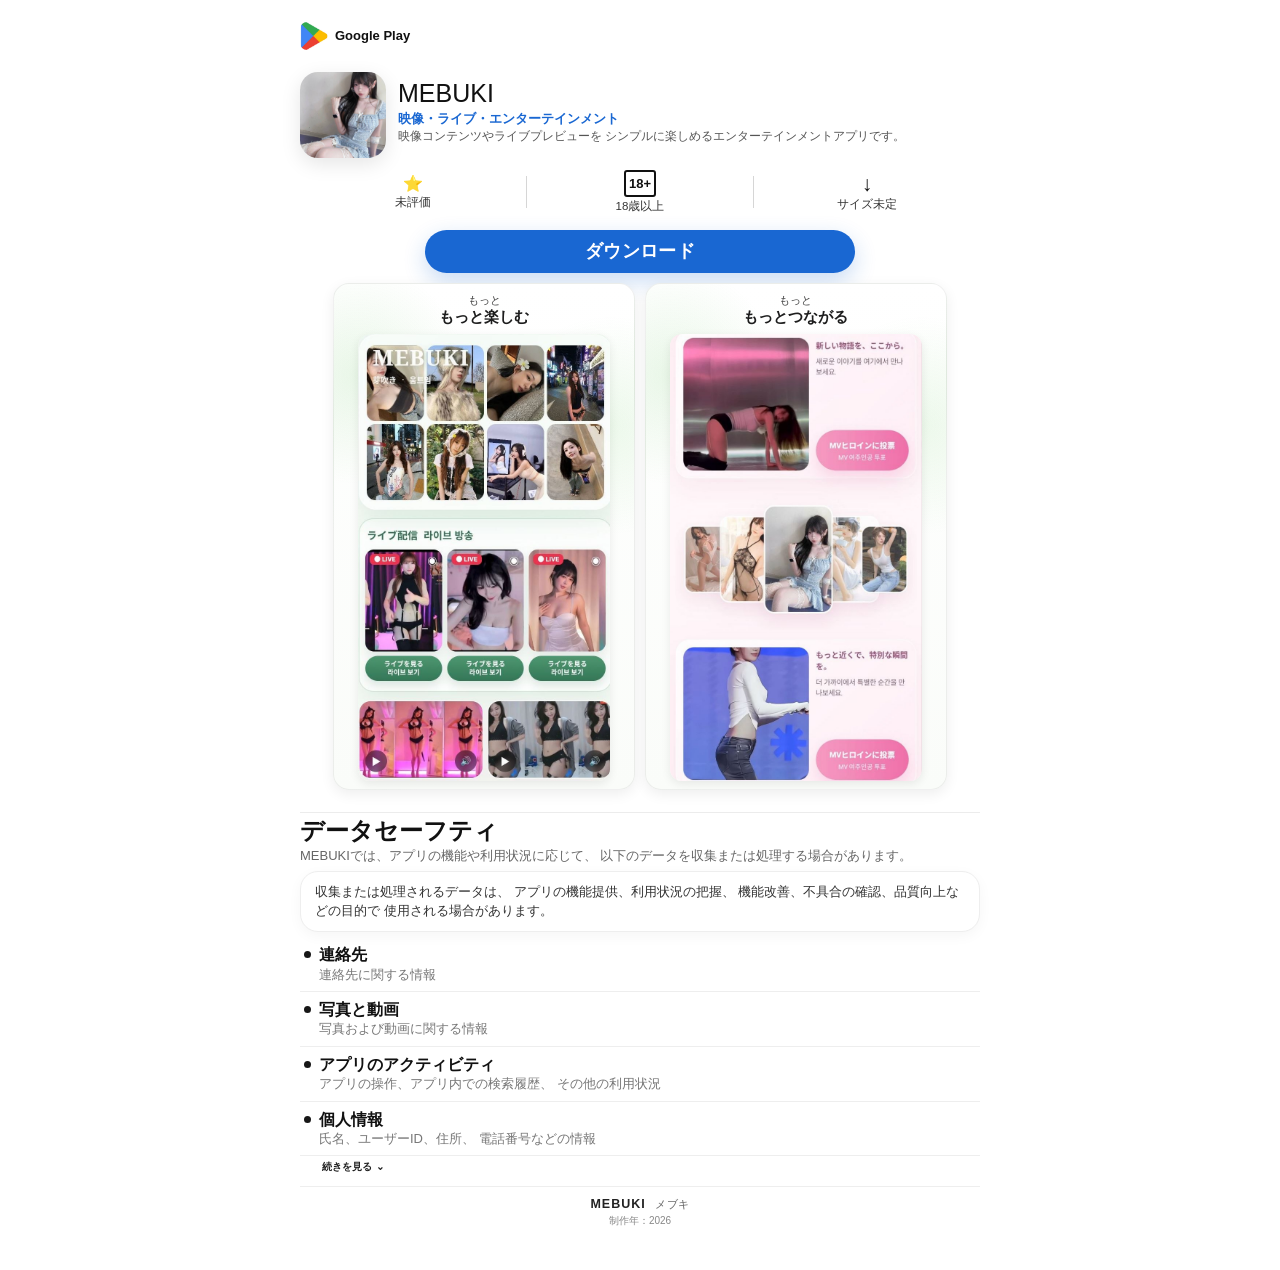
==== landing/index.html @ dd4005a4 "Add new MEBUKI landing version" ====
<!DOCTYPE html>
<html lang="ja">
<head>
  <meta charset="UTF-8" />
  <meta name="viewport" content="width=device-width, initial-scale=1.0" />

  <title>MEBUKI</title>

  <link rel="stylesheet" href="./style.css" />
</head>

<body>
  <main class="page">
<div class="mini-app-brand">
  <img
    class="mini-app-icon"
    src="../assets/images/mebuki-mini.png"
    alt="Google Play"
  />

  <span class="mini-app-name">
    Google Play
  </span>
</div>

    <section class="app-header">
<div class="app-icon-wrap">
  <img
    class="app-icon"
    src="../assets/images/mebuki-icon.png"
    alt="MEBUKI"
  />
</div>

      <div class="app-info">
        <h1>MEBUKI</h1>

        <p class="app-category">
          映像・ライブ・エンターテインメント
        </p>

        <p class="app-description">
          映像コンテンツやライブプレビューを
          シンプルに楽しめるエンターテインメントアプリです。
        </p>
      </div>
    </section>
<div class="app-meta">

  <div class="meta-item">
    <div class="rating-icon">⭐</div>
    <div class="meta-text">
      未評価
    </div>
  </div>

  <div class="meta-divider"></div>

  <div class="meta-item">
    <div class="age-badge">18+</div>
    <div class="meta-text">
      18歳以上
    </div>
  </div>

  <div class="meta-divider"></div>

  <div class="meta-item">
    <div class="download-size-icon">
      ↓
    </div>
    <div class="meta-text">
      サイズ未定
    </div>
  </div>

</div>

    <section class="download-section">
      <a
        class="download-button"
        href="#"
        id="download-button"
      >
        ダウンロード
      </a>
<div class="promo-row">

  <div class="promo-card">
<div class="promo-title">
  <span>もっと</span>
  <strong>もっと楽しむ</strong>
</div>

    <img
      src="../assets/promo-1.jpg"
      alt="MEBUKI 更多精彩"
    >
  </div>

  <div class="promo-card">
<div class="promo-title">
  <span>もっと</span>
  <strong>もっとつながる</strong>
</div>

    <img
      src="../assets/promo-2.jpg"
      alt="MEBUKI 更多互动"
    >
  </div>

</div>
    </section>

<section class="policy-section">

  <div class="section-heading">
    <div>
      <h2>データセーフティ</h2>

      <p>
        MEBUKIでは、アプリの機能や利用状況に応じて、
        以下のデータを収集または処理する場合があります。
      </p>
    </div>
  </div>

  <div class="policy-card">
    <p>
      収集または処理されるデータは、
      アプリの機能提供、利用状況の把握、
      機能改善、不具合の確認、品質向上などの目的で
      使用される場合があります。
    </p>
  </div>

  <div class="policy-list">

    <div class="policy-item">
      <div class="policy-icon">01</div>

      <div class="policy-text">
        <h3>連絡先</h3>
        <p>連絡先に関する情報</p>
      </div>
    </div>

    <div class="policy-item">
      <div class="policy-icon">02</div>

      <div class="policy-text">
        <h3>写真と動画</h3>
        <p>写真および動画に関する情報</p>
      </div>
    </div>

    <div class="policy-item">
      <div class="policy-icon">03</div>

      <div class="policy-text">
        <h3>アプリのアクティビティ</h3>
        <p>
          アプリの操作、アプリ内での検索履歴、
          その他の利用状況
        </p>
      </div>
    </div>

    <div class="policy-item">
      <div class="policy-icon">04</div>

      <div class="policy-text">
        <h3>個人情報</h3>
        <p>
          氏名、ユーザーID、住所、
          電話番号などの情報
        </p>
      </div>
    </div>
    <button class="rules-toggle" id="rules-toggle" type="button">
  続きを見る
  <span class="rules-toggle-arrow">⌄</span>
</button>

    <div id="more-rules" class="more-rules">
    <div class="policy-item">
      <div class="policy-icon">05</div>

      <div class="policy-text">
        <h3>音声</h3>
        <p>
          音声または音声ファイルに関する情報
        </p>
      </div>
    </div>

    <div class="policy-item">
      <div class="policy-icon">06</div>

      <div class="policy-text">
        <h3>位置情報</h3>
        <p>
          おおよその位置情報および正確な位置情報
        </p>
      </div>
    </div>

    <div class="policy-item">
      <div class="policy-icon">07</div>

      <div class="policy-text">
        <h3>アプリの情報とパフォーマンス</h3>
        <p>
          クラッシュログ、診断情報、
          アプリのパフォーマンスに関する情報
        </p>
      </div>
    </div>

<div class="policy-item">
  <div class="policy-icon">08</div>

  <div>
    <h3>データの暗号化</h3>
    <p>データは送信中に暗号化されます。</p>
  </div>
</div>

  </div>
<footer class="page-footer">
  <div class="footer-brand">
    MEBUKI <span class="footer-jp">メブキ</span>
  </div>

  <div class="footer-year">
    制作年：2026
  </div>
</footer>

</section>

  </main>

  <script src="./main.js"></script>
</body>
</html>
---- landing/style.css ----
* {
  box-sizing: border-box;
}

html,
body {
  margin: 0;
  padding: 0;
  width: 100%;
  background: #ffffff;
  color: #111111;
  font-family:
    -apple-system,
    BlinkMacSystemFont,
    "Segoe UI",
    "Hiragino Kaku Gothic ProN",
    "Yu Gothic",
    sans-serif;
  overflow-x: hidden;
}

body {
  padding: 22px 16px 40px;
}

.page {
  width: 100%;
  max-width: 680px;
  margin: 0 auto;
}

.app-header {
  display: flex;
  align-items: flex-start;
  gap: 12px;
  padding: 3px 0 5px;
}

.app-icon-wrap {
  flex: 0 0 76px;
}

.app-icon {
  display: block;
  width: 76px;
  height: 76px;
  object-fit: cover;
  border-radius: 18px;
  box-shadow: 0 6px 20px rgba(0, 0, 0, 0.10);
}

.app-info {
  flex: 1;
  min-width: 0;
}

.app-info h1 {
  margin: 0 0 4px;
  font-size: 25px;
  line-height: 1.12;
  font-weight: 400;
  color: #111111;
}

.app-category {
  margin: 0 0 4px;
  font-size: 13px;
  line-height: 1.35;
  font-weight: 700;
  color: #1967d2;
}

.app-description {
  margin: 0;
  font-size: 11.8px;
  line-height: 1.55;
  color: #555555;
}

.app-meta {
  display: flex;
  align-items: center;
  justify-content: center;
  width: 100%;
  margin: 2px 0 3px;
}

.meta-item {
  flex: 1;
  display: flex;
  flex-direction: column;
  align-items: center;
  justify-content: center;
  min-height: 48px;
}

.meta-divider {
  width: 1px;
  height: 32px;
  background: #d6d6d6;
}

.age-badge {
  display: flex;
  align-items: center;
  justify-content: center;
  min-width: 30px;
  height: 27px;
  padding: 0 3px;
  border: 2px solid #111111;
  border-radius: 3px;
  color: #111111;
  font-size: 13px;
  line-height: 1;
  font-weight: 700;
}

.download-size-icon {
  height: 22px;
  display: flex;
  align-items: center;
  justify-content: center;
  color: #111111;
  font-size: 21px;
  line-height: 1;
  font-weight: 500;
}

.meta-text {
  margin-top: 3px;
  color: #333333;
  font-size: 11.5px;
  line-height: 1.2;
  font-weight: 500;
}
.download-section {
  width: 94%;
  margin: 2px auto 10px;
}

.download-button {
  display: flex;
  align-items: center;
  justify-content: center;
  width: 100%;
  min-height: 43px;
  padding: 0 14px;
  border-radius: 24px;
background: #1967d2;
  color: #ffffff;
  text-decoration: none;
  font-size: 14.5px;
  font-weight: 800;
  letter-spacing: 0.02em;
box-shadow: 0 8px 22px rgba(25, 103, 210, 0.24);
  transition:
    transform 0.18s ease,
    box-shadow 0.18s ease,
    opacity 0.18s ease;
}

.download-button:active {
  transform: scale(0.985);
  box-shadow: 0 4px 14px rgba(25, 103, 210, 0.20);
}

.policy-section {
  border-top: 1px solid #ececec;
  padding-top: 12px;
}

.section-heading h2 {
  margin: 0 0 3px;
  font-size: 22px;
  line-height: 1.25;
  font-weight: 800;
  color: #111111;
}

.section-heading p {
  margin: 0;
  font-size: 11.8px;
  line-height: 1.55;
  color: #666666;
}

.policy-card {
  margin-top: 10px;
  padding: 13px 14px;
  border: 1px solid #eeeeee;
  border-radius: 17px;
  background: #ffffff;
  box-shadow: 0 4px 14px rgba(0, 0, 0, 0.04);
}

.policy-card > p {
  margin: 0;
  font-size: 11.8px;
  line-height: 1.6;
  color: #333333;
}

.policy-list {
  margin-top: 8px;
}

.policy-item {
  display: flex;
  gap: 10px;
  padding: 10px 2px;
  border-bottom: 1px solid #eeeeee;
}

.policy-icon {
  flex: 0 0 30px;
  height: 30px;
  display: flex;
  align-items: center;
  justify-content: center;
  border-radius: 50%;
  background: #fff0f7;
  color: #db438c;
  font-size: 10px;
  font-weight: 800;
}

.policy-text h3 {
  margin: 0 0 2px;
  font-size: 13.5px;
  line-height: 1.35;
  font-weight: 800;
  color: #111111;
}

.policy-text p {
  margin: 0;
  font-size: 11px;
  line-height: 1.5;
  color: #666666;
}

@media (max-width: 480px) {

  body {
    padding: 14px 14px 28px;
  }

  .app-header {
    gap: 12px;
    padding: 4px 0 6px;
  }

.app-meta {
  margin: 2px 0 3px;
}

  .meta-item {
    min-height: 54px;
  }

.download-section {
  width: 94%;
  margin: 2px auto 10px;
}

  .download-button {
    min-height: 46px;
    font-size: 15px;
  }
.policy-section {
  padding-top: 12px;
}

  .section-heading h2 {
    margin-bottom: 3px;
    font-size: 20px;
  }

  .section-heading p {
    line-height: 1.55;
  }

  .policy-card {
    margin-top: 12px;
    padding: 14px;
  }

  .policy-list {
    margin-top: 8px;
  }

  .policy-item {
    gap: 10px;
    padding: 12px 2px;
  }

  .policy-text h3 {
    margin-bottom: 3px;
  }

  .policy-text p {
    line-height: 1.55;
  }
}
.mini-app-brand {
  display: flex;
  align-items: center;
justify-content: flex-start;
  gap: 7px;
  margin-bottom: 14px;
}

.mini-app-icon {
  width: 28px;
  height: 28px;
  object-fit: cover;
  border-radius: 7px;
}

.mini-app-name {
  font-size: 13px;
  font-weight: 800;
  line-height: 28px;
  color: #111111;
}
.page-footer {
  margin-top: 10px;
  padding: 10px 0 2px;
  border-top: 1px solid #eeeeee;
  text-align: center;
}

.footer-brand {
  font-size: 12.5px;
  font-weight: 600;
  letter-spacing: 0.08em;
  color: #222222;
}

.footer-jp {
  margin-left: 5px;
  font-size: 11px;
  font-weight: 400;
  letter-spacing: 0.04em;
  color: #666666;
}

.footer-year {
  margin-top: 2px;
  font-size: 10px;
  color: #888888;
}
.more-rules {
  display: none;
}

.more-rules.is-open {
  display: block;
}

.rules-toggle {
  width: 100%;
  margin: 2px 0 0;
  padding: 13px 12px;

  display: flex;
  align-items: center;
  justify-content: center;
  gap: 8px;

  border: none;
  border-top: 1px solid rgba(0, 0, 0, 0.08);
  border-bottom: 1px solid rgba(0, 0, 0, 0.08);

  background: rgba(255, 245, 249, 0.75);

  color: #d93f7c;
  font-size: 13px;
  font-weight: 700;

  cursor: pointer;
}

.rules-toggle-arrow {
  display: inline-block;
  font-size: 16px;
  line-height: 1;

  transition: transform 0.22s ease;
}

.rules-toggle.is-open .rules-toggle-arrow {
  transform: rotate(180deg);
}
/* ===== Policy section compact final override ===== */

/* 每一项整体压缩间距 */
.policy-item {
  display: flex;
  align-items: flex-start;
  gap: 10px;

  padding: 14px 4px;
}

/* 原来的 01–08 数字圆圈改成黑色小圆点 */
.policy-icon {
  width: 7px;
  height: 7px;

  min-width: 7px;
  flex: 0 0 7px;

  margin-top: 8px;

  padding: 0;

  border-radius: 50%;
  background: #171717;

  color: transparent;
  font-size: 0;
  line-height: 0;
}

/* 标题稍紧凑 */
.policy-item h3 {
  margin: 0 0 3px;

  font-size: 16px;
  line-height: 1.3;
}

/* 说明文字 */
.policy-item p {
  margin: 0;

  font-size: 13px;
  line-height: 1.55;
  color: #777;
}

/* 展开 / 收起按钮缩成最小尺寸 */
.rules-toggle {
  width: auto;

  display: inline-flex;
  align-items: center;
  justify-content: center;
  gap: 5px;

  margin: 7px 0 5px 17px;
  padding: 3px 2px;

  border: none;
  background: transparent;

  color: #222;
  font-size: 11px;
  line-height: 1.2;
  font-weight: 700;

  cursor: pointer;
}

/* 小箭头 */
.rules-toggle-arrow {
  display: inline-block;

  font-size: 12px;
  line-height: 1;

  color: #222;

  transition: transform 0.2s ease;
}

.rules-toggle.is-open .rules-toggle-arrow {
  transform: rotate(180deg);
}

.rules-toggle:hover {
  color: #111;
  background: transparent;
}

.rules-toggle:active {
  transform: none;
}
/* ===== Policy section extra compact spacing ===== */

.policy-item {
  padding: 9px 4px;
  gap: 8px;
}

.policy-item h3 {
  margin: 0 0 1px;
  font-size: 16px;
  line-height: 1.22;
}

.policy-item p {
  margin: 0;
  font-size: 13px;
  line-height: 1.38;
}

/* 小黑点位置一起上移一点 */
.policy-icon {
  margin-top: 6px;
}

/* 展开/关闭按钮进一步贴近上下内容 */
.rules-toggle {
  margin: 3px 0 2px 17px;
  padding: 2px 1px;

  font-size: 10px;
  line-height: 1.1;
}

/* 05–08 展开后的每项也保持同样紧凑 */
.more-rules .policy-item {
  padding-top: 9px;
  padding-bottom: 9px;
}

/* 整个规则区域底部减少留白 */
.policy-list {
  margin-bottom: 4px;
  padding-bottom: 0;
}

/* 页脚也往上收一点 */
footer,
.footer {
  margin-top: 8px;
  padding-top: 10px;
  padding-bottom: 12px;
}
/* ===== Data Safety section compact spacing ===== */

/* 下载区与数据安全区之间 */
.data-safety-section {
  margin-top: 8px;
  padding-top: 8px;
}

/* 数据安全标题 */
.data-safety-section h2 {
  margin: 0 0 4px;
  line-height: 1.2;
}

/* 标题下面第一段说明 */
.data-safety-section > p {
  margin: 0 0 8px;
  line-height: 1.45;
}

/* 白色说明框 */
.data-safety-note,
.data-safety-card {
  margin-top: 6px;
  margin-bottom: 8px;
  padding: 14px 16px;
}

/* 说明框内部文字 */
.data-safety-note p,
.data-safety-card p {
  margin: 0;
  line-height: 1.5;
}
/* ===== 数据安全区域：紧凑间距 ===== */

/* 整个数据安全区域顶部距离 */
.policy-section {
  margin-top: 8px;
  padding-top: 6px;
}

/* 标题区域 */
.section-heading {
  margin-bottom: 8px;
}

/* データセーフティ 标题 */
.section-heading h2 {
  margin: 0 0 4px;
  line-height: 1.2;
}

/* 标题下面说明 */
.section-heading p {
  margin: 0;
  line-height: 1.45;
}

/* 白色说明卡片 */
.policy-card {
  margin-top: 8px;
  margin-bottom: 8px;
  padding: 12px 16px;
}

/* 卡片里的文字 */
.policy-card p {
  margin: 0;
  line-height: 1.5;
}

/* 01 开始的位置往上收 */
.policy-list {
  margin-top: 6px;
}
/* ===== APP 顶部信息区：整体紧凑 ===== */

/* 顶部信息整体 */
.app-info,
.app-header,
.app-summary {
  padding-top: 8px;
  padding-bottom: 8px;
}

/* 头像 + 文字区域 */
.app-info-main,
.app-header-main,
.app-summary-main {
  display: flex;
  align-items: flex-start;
  gap: 10px;
}

/* 头像缩小 */
.app-icon,
.app-avatar,
.app-logo {
  width: 86px;
  height: 86px;
  min-width: 86px;

  border-radius: 18px;
  object-fit: cover;
}

/* 品牌名称 */
.app-info h1,
.app-header h1,
.app-summary h1 {
  margin: 0 0 2px;
  line-height: 1.1;
}

/* 蓝色副标题 */
.app-info h2,
.app-header h2,
.app-summary h2 {
  margin: 0 0 3px;
  line-height: 1.25;
}

/* 下方说明 */
.app-info p,
.app-header p,
.app-summary p {
  margin: 0;
  line-height: 1.4;
}
/* ===== MEBUKI mobile compact final ===== */

/* 下载区域整体缩短 */
.download-section {
  margin-top: 6px;
  margin-bottom: 6px;
  padding-top: 4px;
  padding-bottom: 4px;
}

/* 下载按钮缩短，不再接近满宽 */
.download-section a,
.download-button {
  width: 82%;
  max-width: 430px;

  min-height: 0;
  margin: 4px auto 8px;
  padding: 11px 18px;

  display: flex;
  align-items: center;
  justify-content: center;

  border-radius: 999px;

  font-size: 18px;
  line-height: 1.15;
  font-weight: 700;
}

/* 两张横屏宣传图 */
.promo-row {
  width: 100%;

  display: grid;
  grid-template-columns: repeat(2, minmax(0, 1fr));
  gap: 7px;

  margin: 4px 0 7px;
  padding: 0;
}

.promo-row img {
  display: block;

  width: 100%;
  aspect-ratio: 16 / 9;

  object-fit: cover;

  border-radius: 10px;
}

/* 下载区和数据安全标题之间继续压缩 */
.policy-section {
  margin-top: 4px;
  padding-top: 4px;
}

/* 数据安全标题区域 */
.section-heading {
  margin: 0 0 6px;
}

.section-heading h2 {
  margin: 0 0 2px;

  font-size: 24px;
  line-height: 1.15;
}

.section-heading p {
  margin: 0;

  font-size: 13px;
  line-height: 1.4;
}

/* 白色说明框继续缩短 */
.policy-card {
  margin: 6px 0 5px;
  padding: 11px 14px;

  border-radius: 18px;
}

.policy-card p {
  margin: 0;

  font-size: 13px;
  line-height: 1.45;
}

/* 规则列表继续向上收 */
.policy-list {
  margin-top: 3px;
  margin-bottom: 0;
}

/* 每条规则压紧 */
.policy-item {
  gap: 8px;
  padding: 8px 4px;
}

.policy-item h3 {
  margin: 0 0 1px;

  font-size: 16px;
  line-height: 1.2;
}

.policy-item p {
  margin: 0;

  font-size: 13px;
  line-height: 1.35;
  color: #777;
}

/* 黑色小圆点 */
.policy-icon {
  width: 7px;
  height: 7px;
  min-width: 7px;
  flex: 0 0 7px;

  margin-top: 6px;
  padding: 0;

  border-radius: 50%;
  background: #171717;

  color: transparent;
  font-size: 0;
  line-height: 0;
}

/* 展开按钮继续保持最小 */
.rules-toggle {
  width: auto;

  display: inline-flex;
  align-items: center;
  justify-content: center;
  gap: 4px;

  margin: 2px 0 2px 22px;
  padding: 2px 0;

  border: none;
  background: transparent;

  color: #202020;

  font-size: 10px;
  line-height: 1.1;
  font-weight: 700;

  cursor: pointer;
}

.rules-toggle-arrow {
  font-size: 10px;
  color: #202020;
}

.rules-toggle:hover,
.rules-toggle:active {
  background: transparent;
  color: #000;
}

/* 手机端保证两张横屏图仍然并排 */
@media (max-width: 430px) {
  .download-section a,
  .download-button {
    width: 84%;
    padding: 10px 16px;
    font-size: 17px;
  }

  .promo-row {
    gap: 6px;
  }

  .promo-row img {
    border-radius: 8px;
  }
}
/* ===== MEBUKI 宣传卡片最终版 ===== */

.promo-row {
  width: 96%;
  margin: 10px auto 12px;

  display: grid;
  grid-template-columns: repeat(2, minmax(0, 1fr));
  gap: 10px;
}

/* 单张宣传卡 */
.promo-card {
  position: relative;
  overflow: hidden;

  padding: 10px 7px 8px;

  border-radius: 16px;
  border: 1px solid rgba(0, 0, 0, 0.06);

  background:
    radial-gradient(
      circle at 8% 18%,
      rgba(122, 205, 115, 0.16),
      transparent 22%
    ),
    radial-gradient(
      circle at 92% 28%,
      rgba(132, 215, 124, 0.14),
      transparent 24%
    ),
    linear-gradient(
      180deg,
      #ffffff 0%,
      #fafcf9 100%
    );

  box-shadow:
    0 4px 14px rgba(0, 0, 0, 0.07);
}

/* 顶部标题 */
.promo-title {
  text-align: center;
  margin: 0 0 8px;
}

.promo-title span {
  display: block;

  margin-bottom: 1px;

  color: #444;
  font-size: 11px;
  line-height: 1.2;
  font-weight: 500;
}

.promo-title strong {
  display: block;

  color: #1d1d1d;

  font-size: 15px;
  line-height: 1.2;
  font-weight: 800;
}

/* 竖屏宣传图 */
.promo-card img {
  display: block;

  width: 88%;
  margin: 0 auto;

  aspect-ratio: 9 / 16;
  object-fit: cover;

  border-radius: 12px;

  box-shadow:
    0 3px 10px rgba(0, 0, 0, 0.08);
}

/* 手机端保持一行两张 */
@media (max-width: 430px) {

  .promo-row {
    width: 96%;
    gap: 8px;
  }

  .promo-card {
    padding: 9px 6px 7px;
    border-radius: 14px;
  }

  .promo-title {
    margin-bottom: 7px;
  }

  .promo-title span {
    font-size: 10px;
  }

  .promo-title strong {
    font-size: 14px;
  }

  .promo-card img {
    width: 90%;
    border-radius: 10px;
  }
}
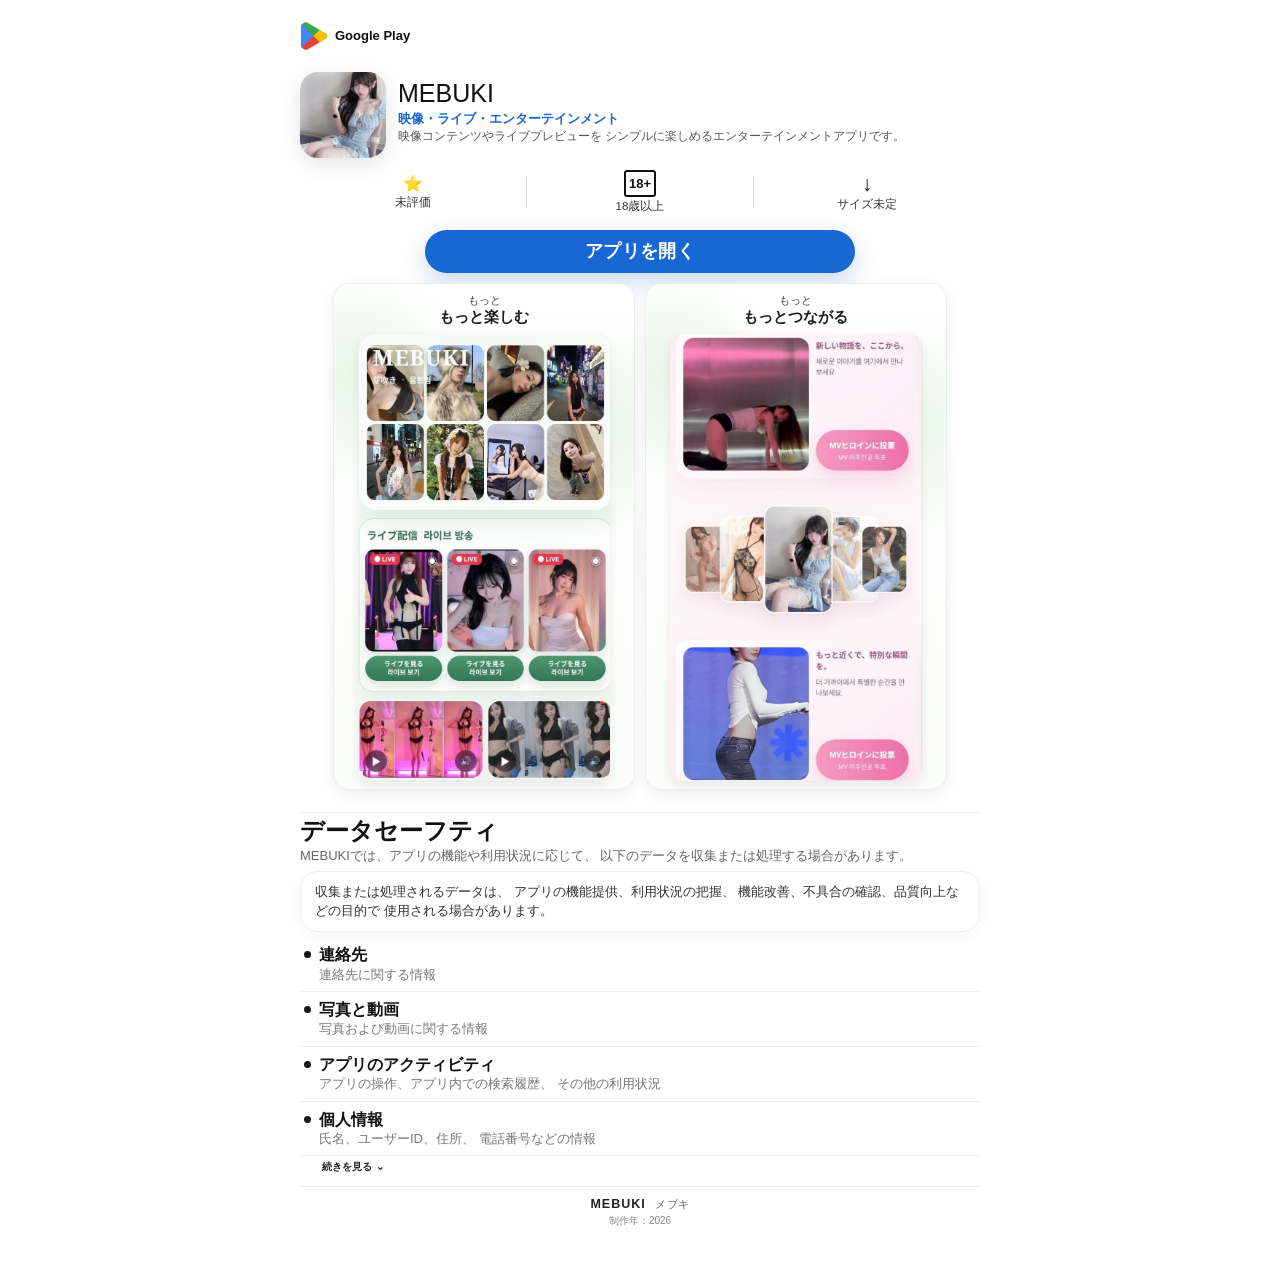
==== commit ff701052: "Save current MEBUKI public updates" ====
--- a/landing/index.html
+++ b/landing/index.html
@@ -82,7 +82,7 @@
         href="#"
         id="download-button"
       >
-        ダウンロード
+アプリを開く
       </a>
 <div class="promo-row">
 
